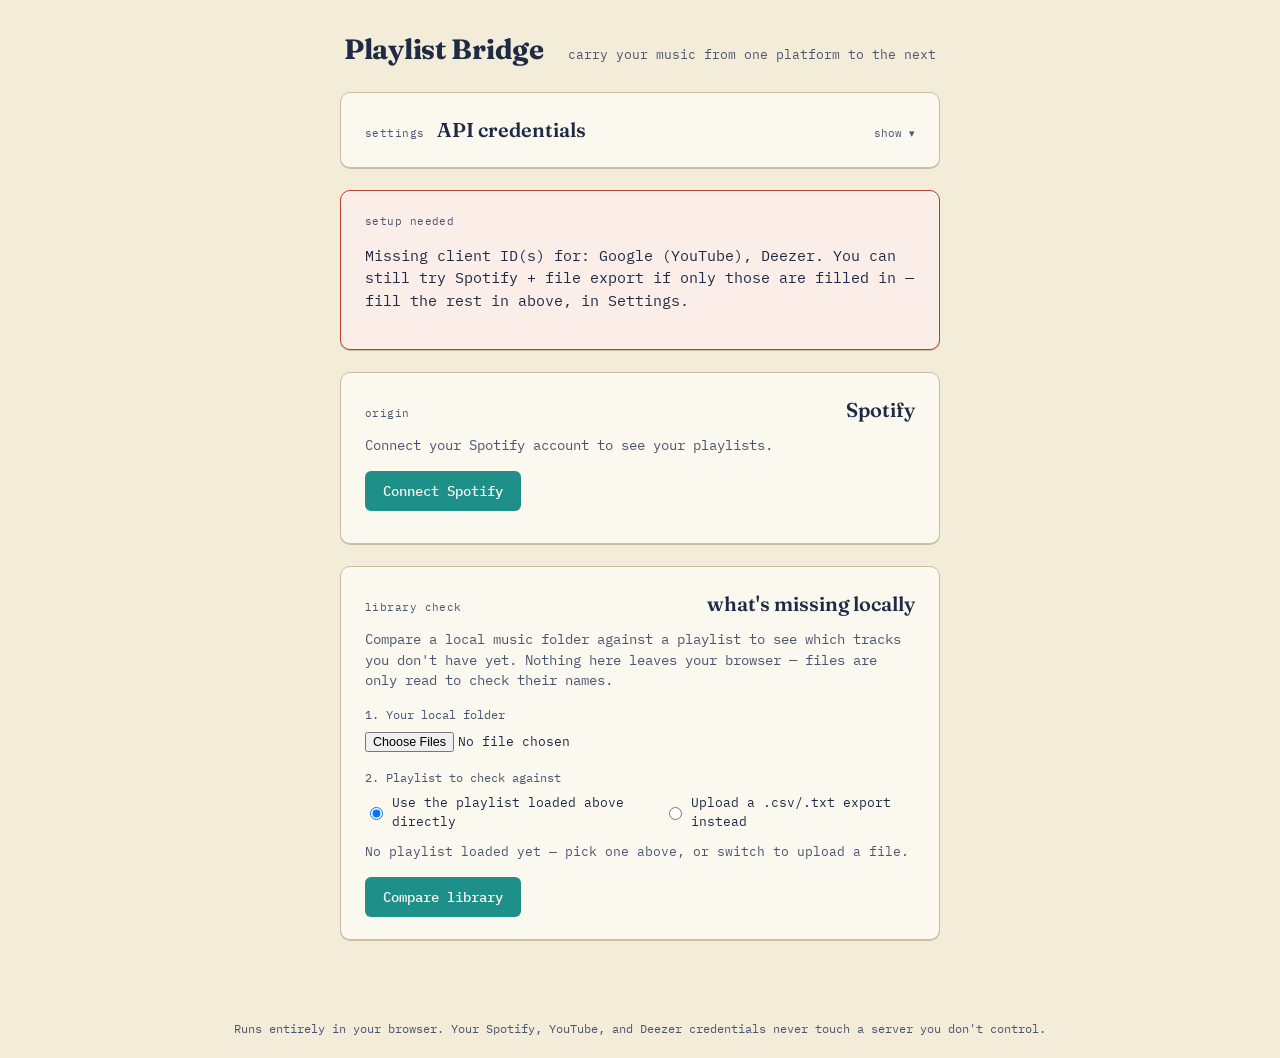
==== index.html @ 2491522c "Add files via upload" ====
<!doctype html>
<html lang="en">
<head>
<meta charset="UTF-8" />
<meta name="viewport" content="width=device-width, initial-scale=1" />
<title>Playlist Bridge — move your music anywhere</title>
<link rel="preconnect" href="https://fonts.googleapis.com">
<link href="https://fonts.googleapis.com/css2?family=Fraunces:opsz,wght@9..144,400;9..144,600;9..144,700&family=IBM+Plex+Mono:wght@400;500;600&display=swap" rel="stylesheet">
<link rel="stylesheet" href="style.css" />
</head>
<body>

<header class="topbar">
  <div class="brand">Playlist Bridge</div>
  <div class="tagline">carry your music from one platform to the next</div>
</header>

<main class="stage">

  <!-- SETTINGS: edit client IDs without touching config.js. Collapsed by
       default — these IDs aren't secrets (no client secret is ever used,
       that's the point of PKCE), but there's no reason to show them by default. -->
  <details id="step-settings" class="ticket settings-details">
    <summary class="settings-summary">
      <span class="ticket-label">settings</span>
      <span class="ticket-value">API credentials</span>
    </summary>

    <p class="ticket-copy" style="margin-top:14px;">
      Saved only in this browser (localStorage) — never sent anywhere but the provider you're connecting to.
      These are public Client IDs, not secrets — this app never uses a client secret — but feel free to keep them tucked away here regardless.
    </p>

    <div class="settings-grid">
      <label class="settings-field">
        <span>Spotify Client ID</span>
        <input type="text" id="cfgSpotifyId" autocomplete="off" spellcheck="false" />
      </label>
      <label class="settings-field">
        <span>Google (YouTube) Client ID</span>
        <input type="text" id="cfgGoogleId" autocomplete="off" spellcheck="false" />
      </label>
      <label class="settings-field">
        <span>Deezer Application ID</span>
        <input type="text" id="cfgDeezerId" autocomplete="off" spellcheck="false" />
      </label>
      <label class="settings-field">
        <span>Redirect URI to register with each provider</span>
        <input type="text" id="cfgRedirectUri" readonly />
      </label>
    </div>

    <button id="btnSaveSettings" class="btn btn-primary">Save settings</button>
    <div id="settingsStatus" class="status"></div>
  </details>

  <!-- SETUP WARNING (shown if any client ID is still a placeholder) -->
  <section id="setupWarning" class="ticket warn hidden">
    <div class="ticket-row">
      <div class="ticket-label">setup needed</div>
    </div>
    <p id="setupWarningText">Add your API client IDs above before this will work.</p>
  </section>

  <!-- STEP 1: CONNECT SPOTIFY -->
  <section id="step-connect" class="ticket">
    <div class="ticket-row">
      <div class="ticket-label">origin</div>
      <div class="ticket-value">Spotify</div>
    </div>
    <p class="ticket-copy">Connect your Spotify account to see your playlists.</p>
    <button id="btnConnectSpotify" class="btn btn-primary">Connect Spotify</button>
    <div id="spotifyStatus" class="status"></div>
  </section>

  <!-- STEP 2: CHOOSE PLAYLIST -->
  <section id="step-playlists" class="ticket hidden">
    <div class="ticket-row">
      <div class="ticket-label">boarding</div>
      <div class="ticket-value">choose a playlist</div>
    </div>
    <div id="playlistList" class="playlist-list"></div>
  </section>

  <!-- STEP 3: TRACK PREVIEW + DESTINATIONS -->
  <section id="step-destinations" class="ticket hidden">
    <div class="ticket-row perforated">
      <div class="ticket-label">destination</div>
      <div class="ticket-value" id="chosenPlaylistName">—</div>
    </div>

    <div class="track-preview">
      <div class="track-preview-head"><span id="trackCount">0</span> tracks — click any title/artist to fix it, ↗ opens the track on Spotify</div>
      <ul id="trackList" class="track-list"></ul>
    </div>

    <fieldset class="dest-grid">
      <legend>send to (pick one)</legend>
      <label class="dest-option">
        <input type="radio" value="youtube" name="dest" />
        <span>YouTube Music</span>
      </label>
      <label class="dest-option">
        <input type="radio" value="deezer" name="dest" />
        <span>Deezer</span>
      </label>
      <label class="dest-option">
        <input type="radio" value="csv" name="dest" />
        <span>.csv file (full: +album, ISRC, link)</span>
      </label>
      <label class="dest-option">
        <input type="radio" value="csv-simple" name="dest" checked />
        <span>.csv file (simple: artist + title)</span>
      </label>
      <label class="dest-option">
        <input type="radio" value="txt" name="dest" />
        <span>.txt file</span>
      </label>
    </fieldset>

    <button id="btnTransfer" class="btn btn-primary">Transfer playlist</button>
  </section>

  <!-- STEP 4: PROGRESS LOG -->
  <section id="step-log" class="ticket hidden">
    <div class="ticket-row">
      <div class="ticket-label">status</div>
      <div class="ticket-value">transfer log</div>
    </div>
    <ul id="logList" class="log-list"></ul>
  </section>

  <!-- LIBRARY CHECK: compare a local folder against a playlist -->
  <section id="step-library" class="ticket">
    <div class="ticket-row">
      <div class="ticket-label">library check</div>
      <div class="ticket-value">what's missing locally</div>
    </div>
    <p class="ticket-copy">
      Compare a local music folder against a playlist to see which tracks you don't have yet.
      Nothing here leaves your browser — files are only read to check their names.
    </p>

    <div class="lib-field">
      <label class="lib-label">1. Your local folder</label>
      <input type="file" id="libFolderInput" webkitdirectory directory multiple />
      <div id="libFolderStatus" class="status"></div>
    </div>

    <div class="lib-field">
      <label class="lib-label">2. Playlist to check against</label>
      <div class="lib-source-toggle">
        <label>
          <input type="radio" name="libSource" value="session" id="libSourceSession" checked />
          Use the playlist loaded above directly
        </label>
        <label>
          <input type="radio" name="libSource" value="upload" id="libSourceUpload" />
          Upload a .csv/.txt export instead
        </label>
      </div>
      <div id="libSourceHint" class="status"></div>
      <input type="file" id="libPlaylistInput" accept=".csv,.txt" class="hidden" />
      <div id="libPlaylistStatus" class="status"></div>
    </div>

    <button id="btnCompareLibrary" class="btn btn-primary">Compare library</button>

    <div id="libResults" class="lib-results hidden">
      <div class="track-preview-head">
        <span id="libMissingCount">0</span> missing ·
        <span id="libUncertainCount">0</span> uncertain ·
        <span id="libTotalCount">0</span> total
      </div>

      <p class="ticket-copy" style="margin-top:10px;">Missing — no plausible local file found:</p>
      <ul id="libMissingList" class="track-list"></ul>
      <div class="lib-download-row">
        <button id="btnDownloadMissingCsv" class="btn btn-primary">Download missing.csv</button>
        <button id="btnDownloadMissingTxt" class="btn btn-primary">Download missing.txt</button>
      </div>

      <p class="ticket-copy" style="margin-top:18px;">Uncertain — a local file looks close but isn't a confident match, worth checking by ear:</p>
      <ul id="libUncertainList" class="track-list lib-uncertain-list"></ul>
      <div class="lib-download-row">
        <button id="btnDownloadUncertainCsv" class="btn btn-primary">Download uncertain_matches.csv</button>
      </div>
    </div>
  </section>

</main>

<footer class="foot">
  Runs entirely in your browser. Your Spotify, YouTube, and Deezer credentials never touch a server you don't control.
</footer>

<script src="config.js"></script>
<script src="app.js"></script>
</body>
</html>
---- style.css ----
/* ---------------------------------------------------------
   Playlist Bridge — design tokens
   Concept: your playlist as a boarding pass, moving from one
   platform (origin) to another (destination). Ticket-stub
   cards, perforated dividers, mono data fields.
   --------------------------------------------------------- */

:root {
  --paper: #F3ECD9;       /* warm parchment background */
  --ink: #1F2A44;         /* deep navy-ink text */
  --ink-soft: #4A5570;
  --teal: #1E8F89;        /* primary action */
  --teal-dark: #146661;
  --flare: #E8552B;       /* transfer / motion accent */
  --line: #C9BFA0;        /* hairline / perforation */
  --card: #FBF8EF;
  --danger: #B8402B;

  --serif: "Fraunces", Georgia, serif;
  --mono: "IBM Plex Mono", "SF Mono", Consolas, monospace;
}

.hidden { display: none; }

* { box-sizing: border-box; }

body {
  margin: 0;
  background: var(--paper);
  color: var(--ink);
  font-family: var(--mono);
  font-size: 15px;
  line-height: 1.5;
}

.topbar {
  display: flex;
  align-items: baseline;
  justify-content: space-between;
  padding: 28px 24px 18px;
  max-width: 640px;
  margin: 0 auto;
  flex-wrap: wrap;
  gap: 6px;
}

.brand {
  font-family: var(--serif);
  font-weight: 700;
  font-size: 28px;
  letter-spacing: -0.01em;
}

.tagline {
  color: var(--ink-soft);
  font-size: 13px;
}

.stage {
  max-width: 640px;
  margin: 0 auto;
  padding: 4px 20px 60px;
  display: flex;
  flex-direction: column;
  gap: 22px;
}

/* ---------- ticket card ---------- */

.ticket {
  background: var(--card);
  border: 1px solid var(--line);
  border-radius: 10px;
  padding: 22px 24px;
  position: relative;
  box-shadow: 0 1px 0 var(--line);
}

.ticket.hidden { display: none; }

.ticket.warn {
  border-color: var(--danger);
  background: #FBEDE8;
}

.ticket-row {
  display: flex;
  align-items: baseline;
  justify-content: space-between;
  gap: 12px;
  margin-bottom: 10px;
}

.ticket-row.perforated {
  padding-bottom: 16px;
  border-bottom: 1px dashed var(--line);
  margin-bottom: 18px;
}

.ticket-label {
  font-size: 11px;
  letter-spacing: 0.04em;
  color: var(--ink-soft);
}

.ticket-value {
  font-family: var(--serif);
  font-weight: 600;
  font-size: 20px;
  text-align: right;
}

.ticket-copy {
  color: var(--ink-soft);
  margin: 0 0 16px;
  font-size: 13.5px;
}

/* ---------- buttons ---------- */

.btn {
  font-family: var(--mono);
  font-size: 14px;
  font-weight: 500;
  border: none;
  border-radius: 6px;
  padding: 11px 18px;
  cursor: pointer;
  transition: transform 0.08s ease, background 0.15s ease;
}

.btn:active { transform: translateY(1px); }

.btn-primary {
  background: var(--teal);
  color: #FBF8EF;
}
.btn-primary:hover { background: var(--teal-dark); }
.btn-primary:disabled {
  background: var(--line);
  color: var(--ink-soft);
  cursor: not-allowed;
}

.status {
  margin-top: 10px;
  font-size: 13px;
  color: var(--ink-soft);
}

/* ---------- playlist list ---------- */

.playlist-list {
  display: flex;
  flex-direction: column;
  gap: 8px;
}

.playlist-item {
  display: flex;
  align-items: center;
  justify-content: space-between;
  gap: 10px;
  padding: 12px 14px;
  border: 1px solid var(--line);
  border-radius: 8px;
  background: var(--paper);
  cursor: pointer;
  font-size: 13.5px;
  text-align: left;
}

.playlist-item:hover { border-color: var(--teal); }

.playlist-item .name {
  font-family: var(--serif);
  font-weight: 600;
  font-size: 16px;
  color: var(--ink);
}

.playlist-item .count {
  color: var(--ink-soft);
  white-space: nowrap;
}

/* ---------- track preview ---------- */

.track-preview-head {
  font-size: 12px;
  color: var(--ink-soft);
  margin-bottom: 8px;
}

.track-list {
  list-style: none;
  margin: 0 0 18px;
  padding: 0;
  max-height: 220px;
  overflow-y: auto;
  border-top: 1px dashed var(--line);
}

.track-list li {
  padding: 7px 0;
  border-bottom: 1px dashed var(--line);
  font-size: 13px;
  display: flex;
  justify-content: space-between;
  gap: 10px;
}

.track-list li .t-title {
  color: var(--ink-soft);
  white-space: nowrap;
  overflow: hidden;
  text-overflow: ellipsis;
}

.track-list li .t-artist {
  font-weight: 500;
  flex-shrink: 0;
}

.track-row {
  align-items: center;
}

.track-row [contenteditable="true"] {
  outline: none;
  border-radius: 4px;
  padding: 2px 4px;
  margin: -2px -4px;
}

.track-row [contenteditable="true"]:hover {
  background: #EFE7CE;
}

.track-row [contenteditable="true"]:focus {
  background: #FDEDE6;
  box-shadow: 0 0 0 1px var(--flare);
}

.t-link {
  color: var(--ink-soft);
  text-decoration: none;
  font-size: 13px;
  flex-shrink: 0;
  margin-left: 6px;
}

.t-link:hover {
  color: var(--flare);
}

/* ---------- destinations ---------- */

.dest-grid {
  border: none;
  padding: 0;
  margin: 0 0 18px;
  display: grid;
  grid-template-columns: 1fr 1fr;
  gap: 10px;
}

.dest-grid legend {
  font-size: 11px;
  letter-spacing: 0.04em;
  color: var(--ink-soft);
  padding: 0;
  margin-bottom: 8px;
  grid-column: 1 / -1;
}

.dest-option {
  display: flex;
  align-items: center;
  gap: 8px;
  border: 1px solid var(--line);
  border-radius: 8px;
  padding: 10px 12px;
  font-size: 13.5px;
  cursor: pointer;
  background: var(--paper);
}

.dest-option:has(input:checked) {
  border-color: var(--flare);
  background: #FDEDE6;
}

.dest-option input { accent-color: var(--flare); }

/* ---------- log ---------- */

.log-list {
  list-style: none;
  margin: 0;
  padding: 0;
  font-size: 13px;
  max-height: 260px;
  overflow-y: auto;
}

.log-list li {
  padding: 6px 0;
  border-bottom: 1px dashed var(--line);
  display: flex;
  gap: 8px;
}

.log-list li.ok::before   { content: "✓"; color: var(--teal); }
.log-list li.err::before  { content: "✕"; color: var(--danger); }
.log-list li.info::before { content: "·"; color: var(--ink-soft); }

.foot {
  text-align: center;
  color: var(--ink-soft);
  font-size: 12px;
  padding: 20px;
}

code {
  background: #EFE7CE;
  border-radius: 4px;
  padding: 1px 5px;
}

@media (max-width: 480px) {
  .dest-grid { grid-template-columns: 1fr; }
  .ticket-row { flex-direction: column; align-items: flex-start; gap: 2px; }
  .ticket-value { text-align: left; }
}

/* ---------- library check ---------- */

.lib-field {
  margin-bottom: 16px;
}

.lib-label {
  display: block;
  font-size: 12px;
  color: var(--ink-soft);
  margin-bottom: 6px;
}

.lib-field input[type="file"] {
  font-family: var(--mono);
  font-size: 12.5px;
  width: 100%;
}

.lib-results.hidden { display: none; }

.lib-results {
  margin-top: 18px;
  border-top: 1px dashed var(--line);
  padding-top: 16px;
}

.lib-download-row {
  display: flex;
  gap: 10px;
  margin-top: 14px;
  flex-wrap: wrap;
}

.lib-uncertain-list li {
  flex-direction: column;
  align-items: flex-start;
  gap: 4px;
}

.lib-uncertain-list .t-main {
  display: flex;
  justify-content: space-between;
  width: 100%;
  gap: 10px;
}

.lib-uncertain-list .t-candidate {
  font-size: 11.5px;
  color: var(--ink-soft);
}

/* ---------- status text highlighting ---------- */

.status-ok { color: var(--teal-dark); font-weight: 500; }
.status-err { color: var(--danger); font-weight: 500; }
.status-info { color: var(--ink-soft); }

/* ---------- destination result highlighting (after transfer) ---------- */

.dest-option.result-ok {
  border-color: var(--teal);
  background: #E6F3F1;
}
.dest-option.result-partial {
  border-color: #C98A1E;
  background: #FBF1DE;
}
.dest-option.result-fail {
  border-color: var(--danger);
  background: #FBEDE8;
}

/* ---------- library row highlighting ---------- */

#libMissingList li {
  border-left: 3px solid var(--danger);
  padding-left: 8px;
}
#libUncertainList li {
  border-left: 3px solid #C98A1E;
  padding-left: 8px;
}

/* ---------- settings panel ---------- */

/* ---------- settings panel (collapsible) ---------- */

.settings-details {
  padding: 0;
}

.settings-summary {
  display: flex;
  align-items: baseline;
  justify-content: space-between;
  gap: 12px;
  padding: 22px 24px;
  cursor: pointer;
  list-style: none;
}

.settings-summary::-webkit-details-marker { display: none; }

.settings-summary::after {
  content: "show ▾";
  font-size: 11px;
  color: var(--ink-soft);
  margin-left: auto;
  order: 3;
}

.settings-details[open] .settings-summary::after {
  content: "hide ▴";
}

.settings-details > *:not(.settings-summary) {
  padding: 0 24px 22px;
}

.settings-details[open] .settings-summary {
  border-bottom: 1px dashed var(--line);
  margin-bottom: 4px;
}

.settings-grid {
  display: flex;
  flex-direction: column;
  gap: 12px;
  margin-bottom: 16px;
}

.settings-field {
  display: flex;
  flex-direction: column;
  gap: 5px;
}

.settings-field span {
  font-size: 11px;
  color: var(--ink-soft);
  letter-spacing: 0.02em;
}

.settings-field input {
  font-family: var(--mono);
  font-size: 13px;
  padding: 9px 10px;
  border: 1px solid var(--line);
  border-radius: 6px;
  background: var(--paper);
  color: var(--ink);
}

.settings-field input:read-only {
  color: var(--ink-soft);
  background: #EFE7CE;
}

/* ---------- library source toggle ---------- */

.lib-source-toggle {
  display: flex;
  gap: 14px;
  margin-bottom: 10px;
  font-size: 13px;
}

.lib-source-toggle label {
  display: flex;
  align-items: center;
  gap: 6px;
  cursor: pointer;
}
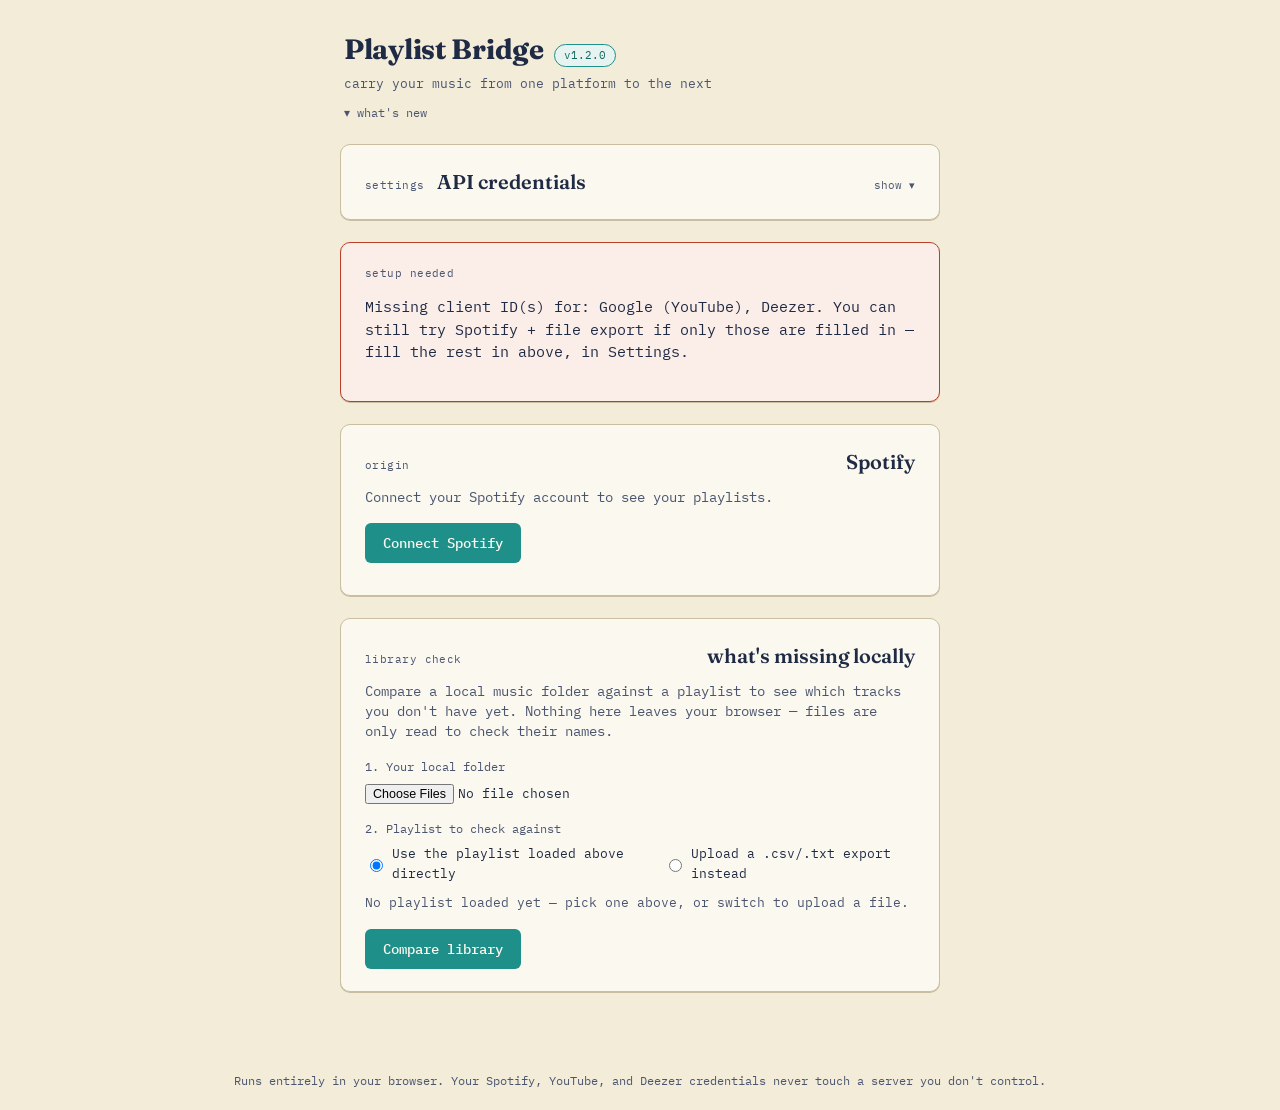
==== commit 3f72da74: "Add files via upload" ====
--- a/index.html
+++ b/index.html
@@ -11,8 +11,15 @@
 <body>
 
 <header class="topbar">
-  <div class="brand">Playlist Bridge</div>
+  <div class="brand-row">
+    <div class="brand">Playlist Bridge</div>
+    <span class="version-badge" id="versionBadge">v0.0.0</span>
+  </div>
   <div class="tagline">carry your music from one platform to the next</div>
+  <details class="changelog-details">
+    <summary class="changelog-summary">what's new</summary>
+    <ul id="changelogList" class="changelog-list"></ul>
+  </details>
 </header>
 
 <main class="stage">
@@ -92,7 +99,15 @@
     <div class="track-preview">
       <div class="track-preview-head"><span id="trackCount">0</span> tracks — click any title/artist to fix it, ↗ opens the track on Spotify</div>
       <ul id="trackList" class="track-list"></ul>
-    </div>
+      <button id="btnFixNamesMusicBrainz" type="button" class="btn btn-secondary">
+        Auto-fix names (MusicBrainz → iTunes → Deezer, all free, no login)
+      </button>
+    </div>
+
+    <label class="clean-toggle">
+      <input type="checkbox" id="cleanNamesToggle" checked />
+      <span>Clean noisy tags before saving/searching (Remastered, Live, Official Video, etc.)</span>
+    </label>
 
     <fieldset class="dest-grid">
       <legend>send to (pick one)</legend>
--- a/style.css
+++ b/style.css
@@ -35,13 +35,94 @@
 
 .topbar {
   display: flex;
-  align-items: baseline;
-  justify-content: space-between;
+  flex-direction: column;
+  align-items: flex-start;
   padding: 28px 24px 18px;
   max-width: 640px;
   margin: 0 auto;
+  gap: 4px;
+}
+
+.brand-row {
+  display: flex;
+  align-items: baseline;
+  gap: 10px;
   flex-wrap: wrap;
-  gap: 6px;
+}
+
+.version-badge {
+  font-family: var(--mono);
+  font-size: 11px;
+  color: var(--teal-dark);
+  background: #E6F3F1;
+  border: 1px solid var(--teal);
+  border-radius: 999px;
+  padding: 2px 9px;
+}
+
+.changelog-details {
+  margin-top: 6px;
+}
+
+.changelog-summary {
+  font-size: 12px;
+  color: var(--ink-soft);
+  cursor: pointer;
+  list-style: none;
+}
+
+.changelog-summary::-webkit-details-marker { display: none; }
+
+.changelog-summary::before {
+  content: "▾ ";
+}
+
+.changelog-details[open] .changelog-summary::before {
+  content: "▴ ";
+}
+
+.changelog-list {
+  list-style: none;
+  margin: 10px 0 0;
+  padding: 12px 14px;
+  max-height: 220px;
+  overflow-y: auto;
+  background: var(--card);
+  border: 1px solid var(--line);
+  border-radius: 8px;
+  font-size: 12px;
+}
+
+.changelog-entry {
+  padding: 6px 0;
+  border-bottom: 1px dashed var(--line);
+}
+
+.changelog-entry:last-child { border-bottom: none; }
+
+.changelog-version {
+  font-family: var(--serif);
+  font-weight: 600;
+  font-size: 13px;
+  color: var(--ink);
+  margin-bottom: 3px;
+}
+
+.changelog-date {
+  font-family: var(--mono);
+  font-weight: 400;
+  font-size: 11px;
+  color: var(--ink-soft);
+}
+
+.changelog-notes {
+  margin: 0;
+  padding-left: 16px;
+  color: var(--ink-soft);
+}
+
+.changelog-notes li {
+  margin-bottom: 3px;
 }
 
 .brand {
@@ -138,6 +219,21 @@
 .btn-primary:hover { background: var(--teal-dark); }
 .btn-primary:disabled {
   background: var(--line);
+  color: var(--ink-soft);
+  cursor: not-allowed;
+}
+
+.btn-secondary {
+  background: transparent;
+  color: var(--teal-dark);
+  border: 1px solid var(--teal);
+  margin-top: 12px;
+  font-size: 12.5px;
+  padding: 8px 14px;
+}
+.btn-secondary:hover { background: #E6F3F1; }
+.btn-secondary:disabled {
+  border-color: var(--line);
   color: var(--ink-soft);
   cursor: not-allowed;
 }
@@ -256,6 +352,21 @@
 
 /* ---------- destinations ---------- */
 
+.clean-toggle {
+  display: flex;
+  align-items: flex-start;
+  gap: 8px;
+  font-size: 12.5px;
+  color: var(--ink-soft);
+  margin-bottom: 14px;
+  cursor: pointer;
+}
+
+.clean-toggle input {
+  margin-top: 2px;
+  accent-color: var(--teal);
+}
+
 .dest-grid {
   border: none;
   padding: 0;
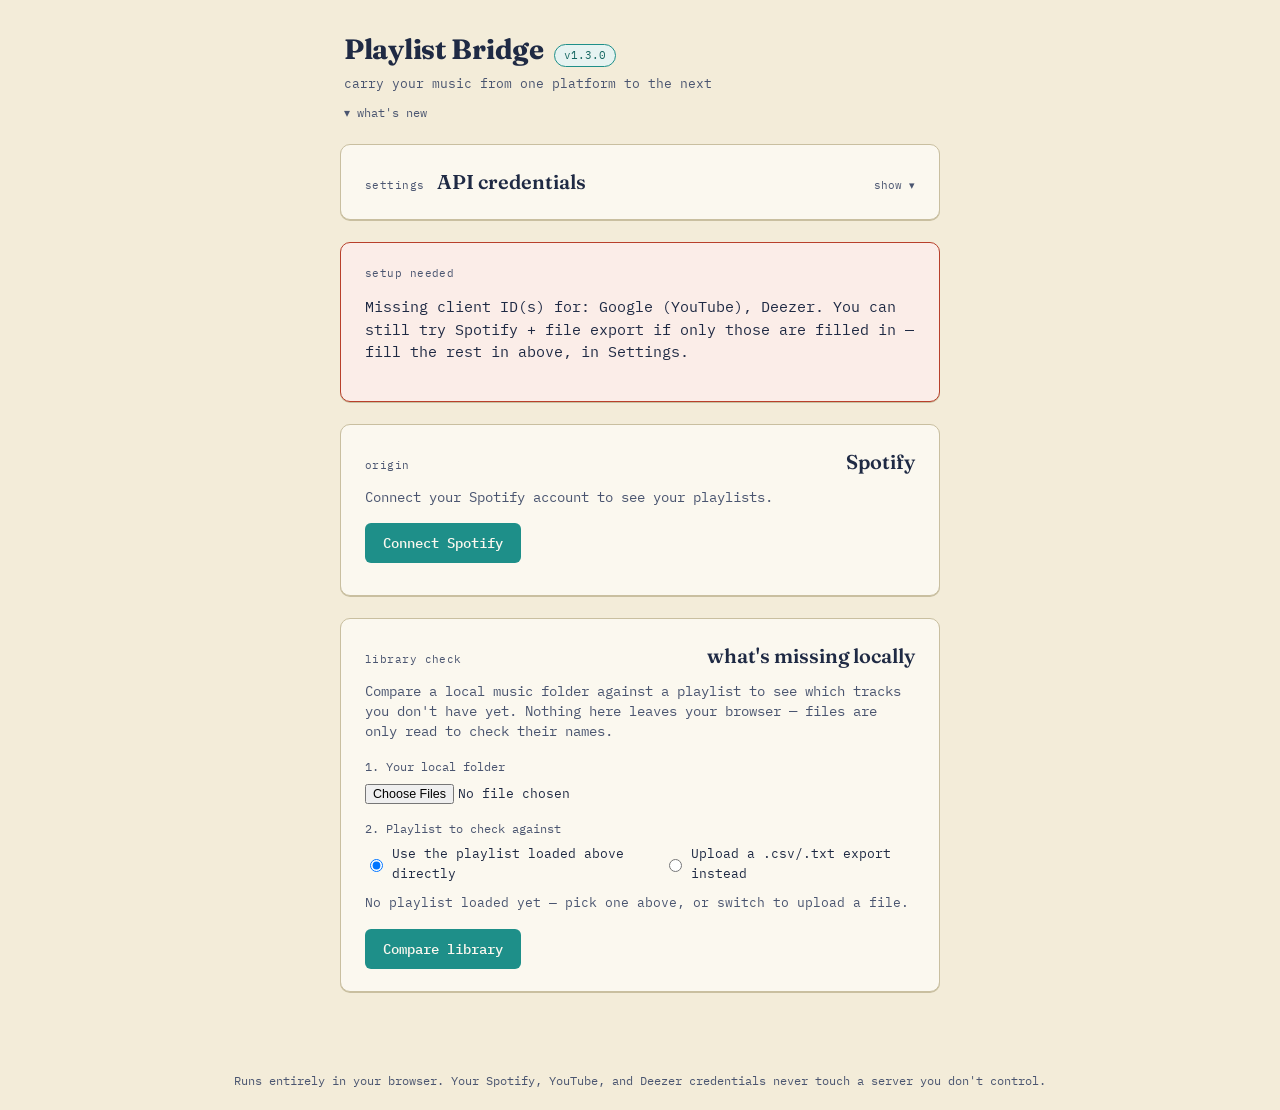
==== commit c73b4ff9: "Add files via upload" ====
--- a/index.html
+++ b/index.html
@@ -6,7 +6,7 @@
 <title>Playlist Bridge — move your music anywhere</title>
 <link rel="preconnect" href="https://fonts.googleapis.com">
 <link href="https://fonts.googleapis.com/css2?family=Fraunces:opsz,wght@9..144,400;9..144,600;9..144,700&family=IBM+Plex+Mono:wght@400;500;600&display=swap" rel="stylesheet">
-<link rel="stylesheet" href="style.css" />
+<link rel="stylesheet" href="style.css?v=1.3.0" />
 </head>
 <body>
 
@@ -209,7 +209,7 @@
   Runs entirely in your browser. Your Spotify, YouTube, and Deezer credentials never touch a server you don't control.
 </footer>
 
-<script src="config.js"></script>
-<script src="app.js"></script>
+<script src="config.js?v=1.3.0"></script>
+<script src="app.js?v=1.3.0"></script>
 </body>
 </html>
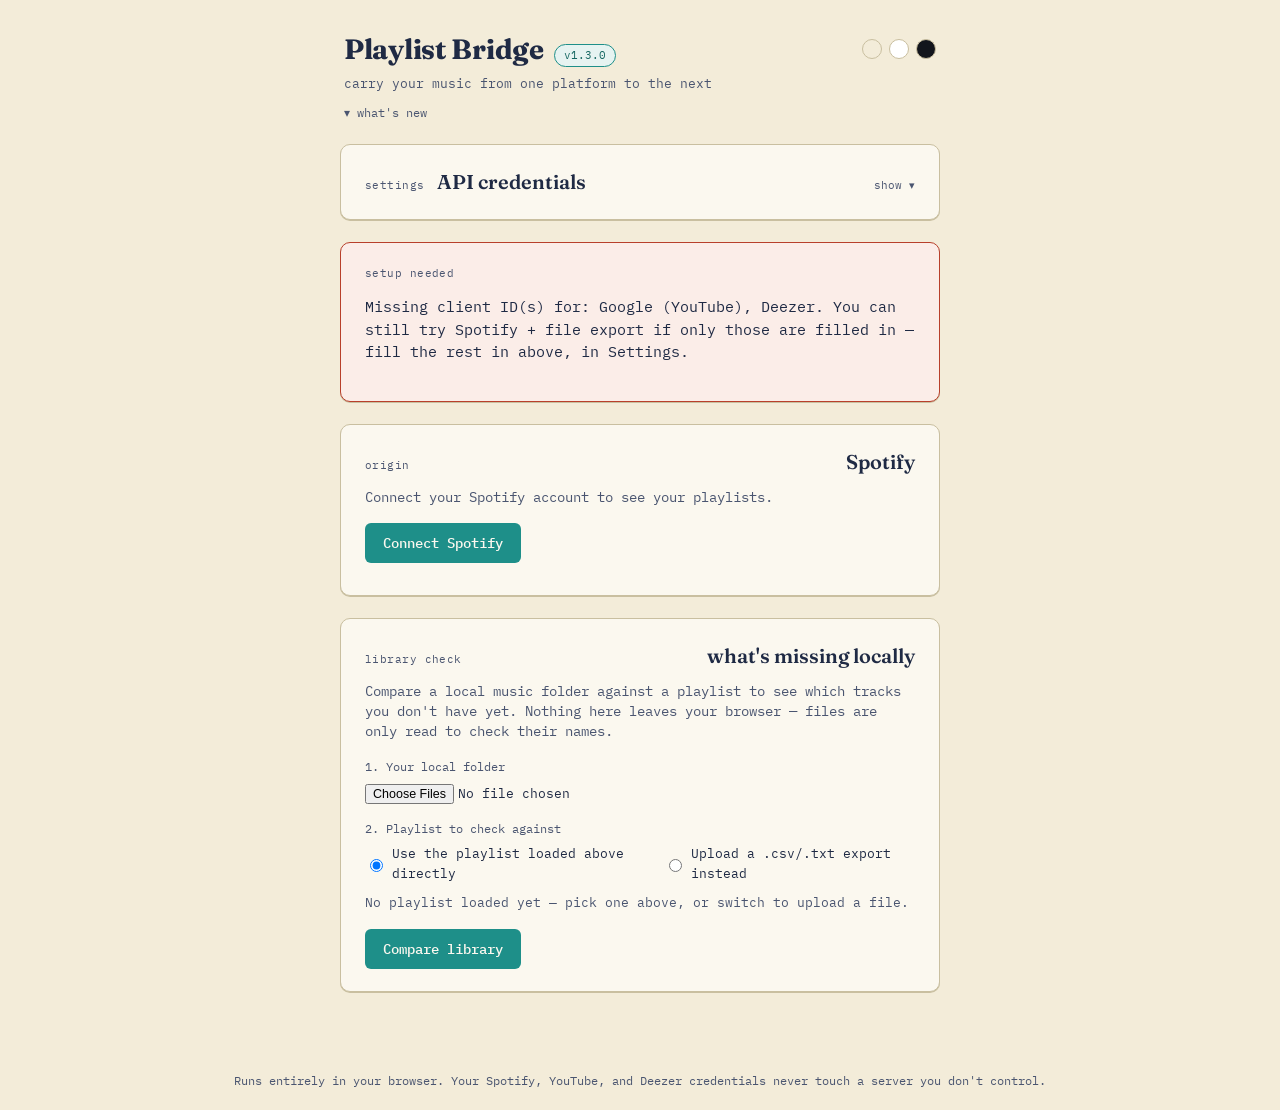
==== commit e2ff1d45: "Add files via upload" ====
--- a/index.html
+++ b/index.html
@@ -3,17 +3,34 @@
 <head>
 <meta charset="UTF-8" />
 <meta name="viewport" content="width=device-width, initial-scale=1" />
+<script>
+  // Applied before the stylesheet paints anything, so switching themes
+  // between visits doesn't flash the old theme for a frame.
+  (function () {
+    try {
+      var t = localStorage.getItem("pb_theme");
+      if (t) document.documentElement.setAttribute("data-theme", t);
+    } catch (e) {}
+  })();
+</script>
 <title>Playlist Bridge — move your music anywhere</title>
 <link rel="preconnect" href="https://fonts.googleapis.com">
 <link href="https://fonts.googleapis.com/css2?family=Fraunces:opsz,wght@9..144,400;9..144,600;9..144,700&family=IBM+Plex+Mono:wght@400;500;600&display=swap" rel="stylesheet">
-<link rel="stylesheet" href="style.css?v=1.3.0" />
+<link rel="stylesheet" href="style.css?v=1.4.0" />
 </head>
 <body>
 
 <header class="topbar">
   <div class="brand-row">
-    <div class="brand">Playlist Bridge</div>
-    <span class="version-badge" id="versionBadge">v0.0.0</span>
+    <div class="brand-left">
+      <div class="brand">Playlist Bridge</div>
+      <span class="version-badge" id="versionBadge">v0.0.0</span>
+    </div>
+    <div class="theme-switch" id="themeSwitch" role="group" aria-label="Theme">
+      <button type="button" class="theme-btn" data-theme="parchment" title="Parchment theme" style="background:#F3ECD9;"></button>
+      <button type="button" class="theme-btn" data-theme="white" title="White theme" style="background:#FFFFFF;"></button>
+      <button type="button" class="theme-btn" data-theme="dark" title="Dark theme" style="background:#12151C;"></button>
+    </div>
   </div>
   <div class="tagline">carry your music from one platform to the next</div>
   <details class="changelog-details">
@@ -209,7 +226,7 @@
   Runs entirely in your browser. Your Spotify, YouTube, and Deezer credentials never touch a server you don't control.
 </footer>
 
-<script src="config.js?v=1.3.0"></script>
-<script src="app.js?v=1.3.0"></script>
+<script src="config.js?v=1.4.0"></script>
+<script src="app.js?v=1.4.0"></script>
 </body>
 </html>
--- a/style.css
+++ b/style.css
@@ -5,7 +5,8 @@
    cards, perforated dividers, mono data fields.
    --------------------------------------------------------- */
 
-:root {
+:root,
+:root[data-theme="parchment"] {
   --paper: #F3ECD9;       /* warm parchment background */
   --ink: #1F2A44;         /* deep navy-ink text */
   --ink-soft: #4A5570;
@@ -15,9 +16,56 @@
   --line: #C9BFA0;        /* hairline / perforation */
   --card: #FBF8EF;
   --danger: #B8402B;
+  --amber: #C98A1E;
+
+  --tint-hover: #EFE7CE;
+  --tint-teal: #E6F3F1;
+  --tint-flare: #FDEDE6;
+  --tint-danger: #FBEDE8;
+  --tint-amber: #FBF1DE;
 
   --serif: "Fraunces", Georgia, serif;
   --mono: "IBM Plex Mono", "SF Mono", Consolas, monospace;
+}
+
+/* Dark theme — same ticket/boarding-pass concept, low-light palette. */
+:root[data-theme="dark"] {
+  --paper: #12151C;
+  --ink: #E7E4D8;
+  --ink-soft: #9AA2B4;
+  --teal: #3FCFC2;
+  --teal-dark: #2AA79C;
+  --flare: #FF8B63;
+  --line: #2A3040;
+  --card: #191E27;
+  --danger: #FF7A63;
+  --amber: #E3A83C;
+
+  --tint-hover: #232A38;
+  --tint-teal: #1B3330;
+  --tint-flare: #3A2620;
+  --tint-danger: #3A2020;
+  --tint-amber: #372B14;
+}
+
+/* White theme — clean/neutral, no parchment warmth. */
+:root[data-theme="white"] {
+  --paper: #FFFFFF;
+  --ink: #1A1D24;
+  --ink-soft: #5B6472;
+  --teal: #0E8074;
+  --teal-dark: #0B655C;
+  --flare: #D6552E;
+  --line: #E3E5EA;
+  --card: #FAFAFB;
+  --danger: #C4362A;
+  --amber: #B8790F;
+
+  --tint-hover: #F0F1F3;
+  --tint-teal: #E5F3F1;
+  --tint-flare: #FBEAE3;
+  --tint-danger: #FBEAE7;
+  --tint-amber: #FAF0DC;
 }
 
 .hidden { display: none; }
@@ -45,16 +93,47 @@
 
 .brand-row {
   display: flex;
+  align-items: center;
+  justify-content: space-between;
+  gap: 10px;
+  width: 100%;
+  flex-wrap: wrap;
+}
+
+.brand-left {
+  display: flex;
   align-items: baseline;
   gap: 10px;
   flex-wrap: wrap;
+}
+
+.theme-switch {
+  display: flex;
+  align-items: center;
+  gap: 7px;
+}
+
+.theme-btn {
+  width: 20px;
+  height: 20px;
+  border-radius: 50%;
+  border: 1px solid var(--line);
+  cursor: pointer;
+  padding: 0;
+  transition: transform 0.08s ease;
+}
+
+.theme-btn:hover { transform: scale(1.12); }
+
+.theme-btn.active {
+  box-shadow: 0 0 0 2px var(--flare);
 }
 
 .version-badge {
   font-family: var(--mono);
   font-size: 11px;
   color: var(--teal-dark);
-  background: #E6F3F1;
+  background: var(--tint-teal);
   border: 1px solid var(--teal);
   border-radius: 999px;
   padding: 2px 9px;
@@ -161,7 +240,7 @@
 
 .ticket.warn {
   border-color: var(--danger);
-  background: #FBEDE8;
+  background: var(--tint-danger);
 }
 
 .ticket-row {
@@ -231,7 +310,7 @@
   font-size: 12.5px;
   padding: 8px 14px;
 }
-.btn-secondary:hover { background: #E6F3F1; }
+.btn-secondary:hover { background: var(--tint-teal); }
 .btn-secondary:disabled {
   border-color: var(--line);
   color: var(--ink-soft);
@@ -280,6 +359,15 @@
   white-space: nowrap;
 }
 
+.playlist-item-liked {
+  border-color: var(--flare);
+  background: var(--tint-flare);
+  margin-bottom: 4px;
+}
+
+.playlist-item-liked .name { color: var(--flare); }
+.playlist-item-liked:hover { border-color: var(--flare); }
+
 /* ---------- track preview ---------- */
 
 .track-preview-head {
@@ -330,11 +418,11 @@
 }
 
 .track-row [contenteditable="true"]:hover {
-  background: #EFE7CE;
+  background: var(--tint-hover);
 }
 
 .track-row [contenteditable="true"]:focus {
-  background: #FDEDE6;
+  background: var(--tint-flare);
   box-shadow: 0 0 0 1px var(--flare);
 }
 
@@ -399,7 +487,7 @@
 
 .dest-option:has(input:checked) {
   border-color: var(--flare);
-  background: #FDEDE6;
+  background: var(--tint-flare);
 }
 
 .dest-option input { accent-color: var(--flare); }
@@ -434,7 +522,7 @@
 }
 
 code {
-  background: #EFE7CE;
+  background: var(--tint-hover);
   border-radius: 4px;
   padding: 1px 5px;
 }
@@ -507,15 +595,15 @@
 
 .dest-option.result-ok {
   border-color: var(--teal);
-  background: #E6F3F1;
+  background: var(--tint-teal);
 }
 .dest-option.result-partial {
-  border-color: #C98A1E;
-  background: #FBF1DE;
+  border-color: var(--amber);
+  background: var(--tint-amber);
 }
 .dest-option.result-fail {
   border-color: var(--danger);
-  background: #FBEDE8;
+  background: var(--tint-danger);
 }
 
 /* ---------- library row highlighting ---------- */
@@ -525,7 +613,7 @@
   padding-left: 8px;
 }
 #libUncertainList li {
-  border-left: 3px solid #C98A1E;
+  border-left: 3px solid var(--amber);
   padding-left: 8px;
 }
 
@@ -601,7 +689,7 @@
 
 .settings-field input:read-only {
   color: var(--ink-soft);
-  background: #EFE7CE;
+  background: var(--tint-hover);
 }
 
 /* ---------- library source toggle ---------- */
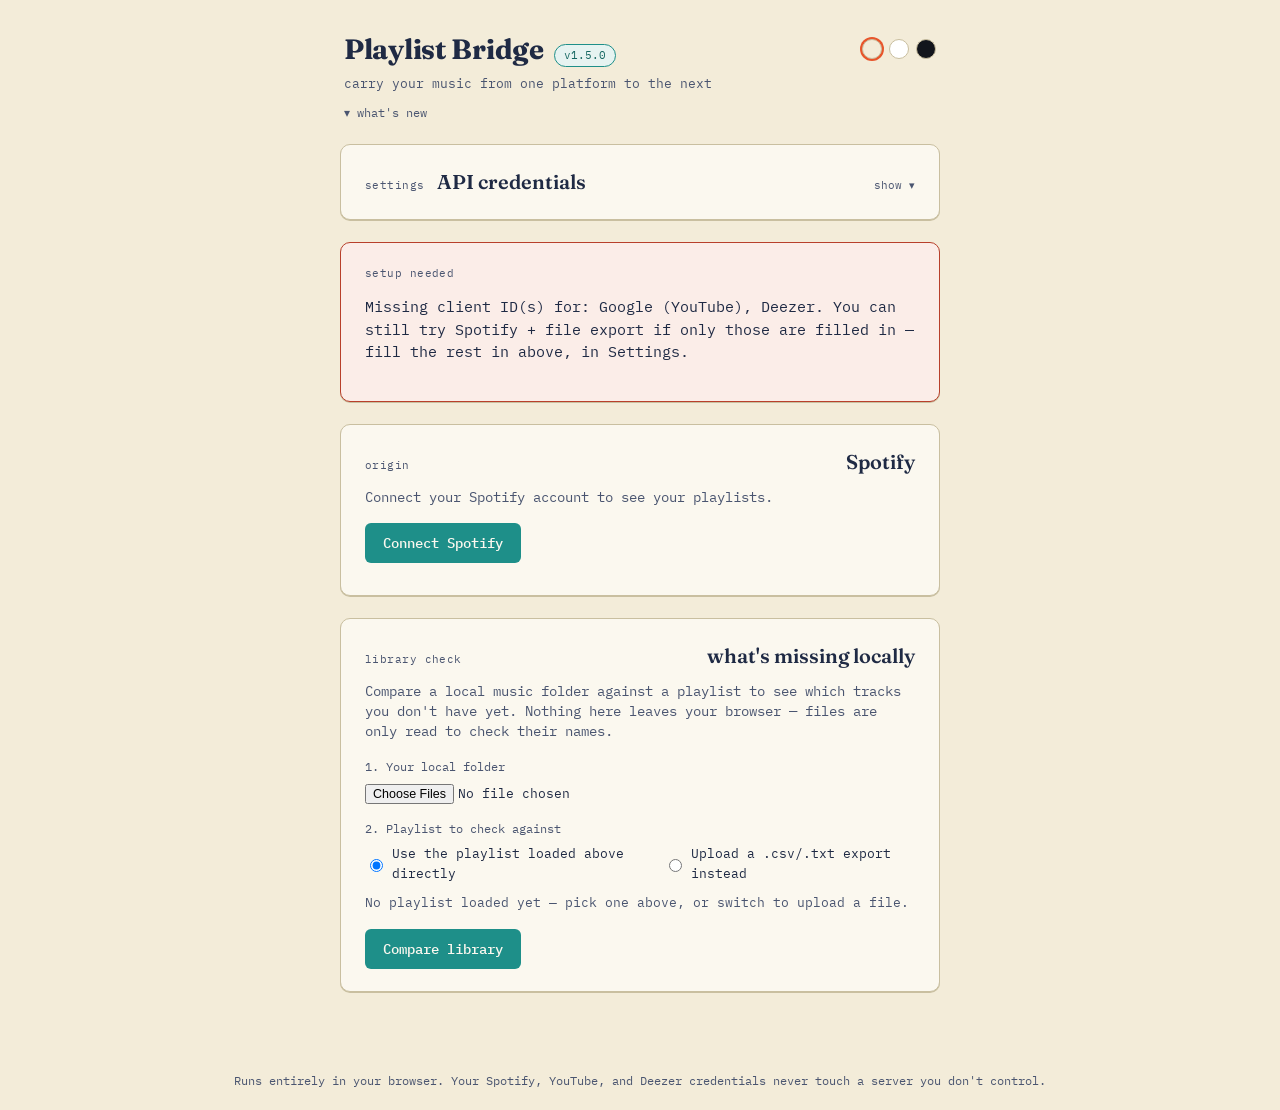
==== commit c7efb77f: "Add files via upload" ====
--- a/index.html
+++ b/index.html
@@ -16,7 +16,7 @@
 <title>Playlist Bridge — move your music anywhere</title>
 <link rel="preconnect" href="https://fonts.googleapis.com">
 <link href="https://fonts.googleapis.com/css2?family=Fraunces:opsz,wght@9..144,400;9..144,600;9..144,700&family=IBM+Plex+Mono:wght@400;500;600&display=swap" rel="stylesheet">
-<link rel="stylesheet" href="style.css?v=1.4.0" />
+<link rel="stylesheet" href="style.css?v=1.5.0" />
 </head>
 <body>
 
@@ -226,7 +226,8 @@
   Runs entirely in your browser. Your Spotify, YouTube, and Deezer credentials never touch a server you don't control.
 </footer>
 
-<script src="config.js?v=1.4.0"></script>
-<script src="app.js?v=1.4.0"></script>
+<script src="config.js?v=1.5.0"></script>
+<script src="matcher.js?v=1.5.0"></script>
+<script src="app.js?v=1.5.0"></script>
 </body>
 </html>
